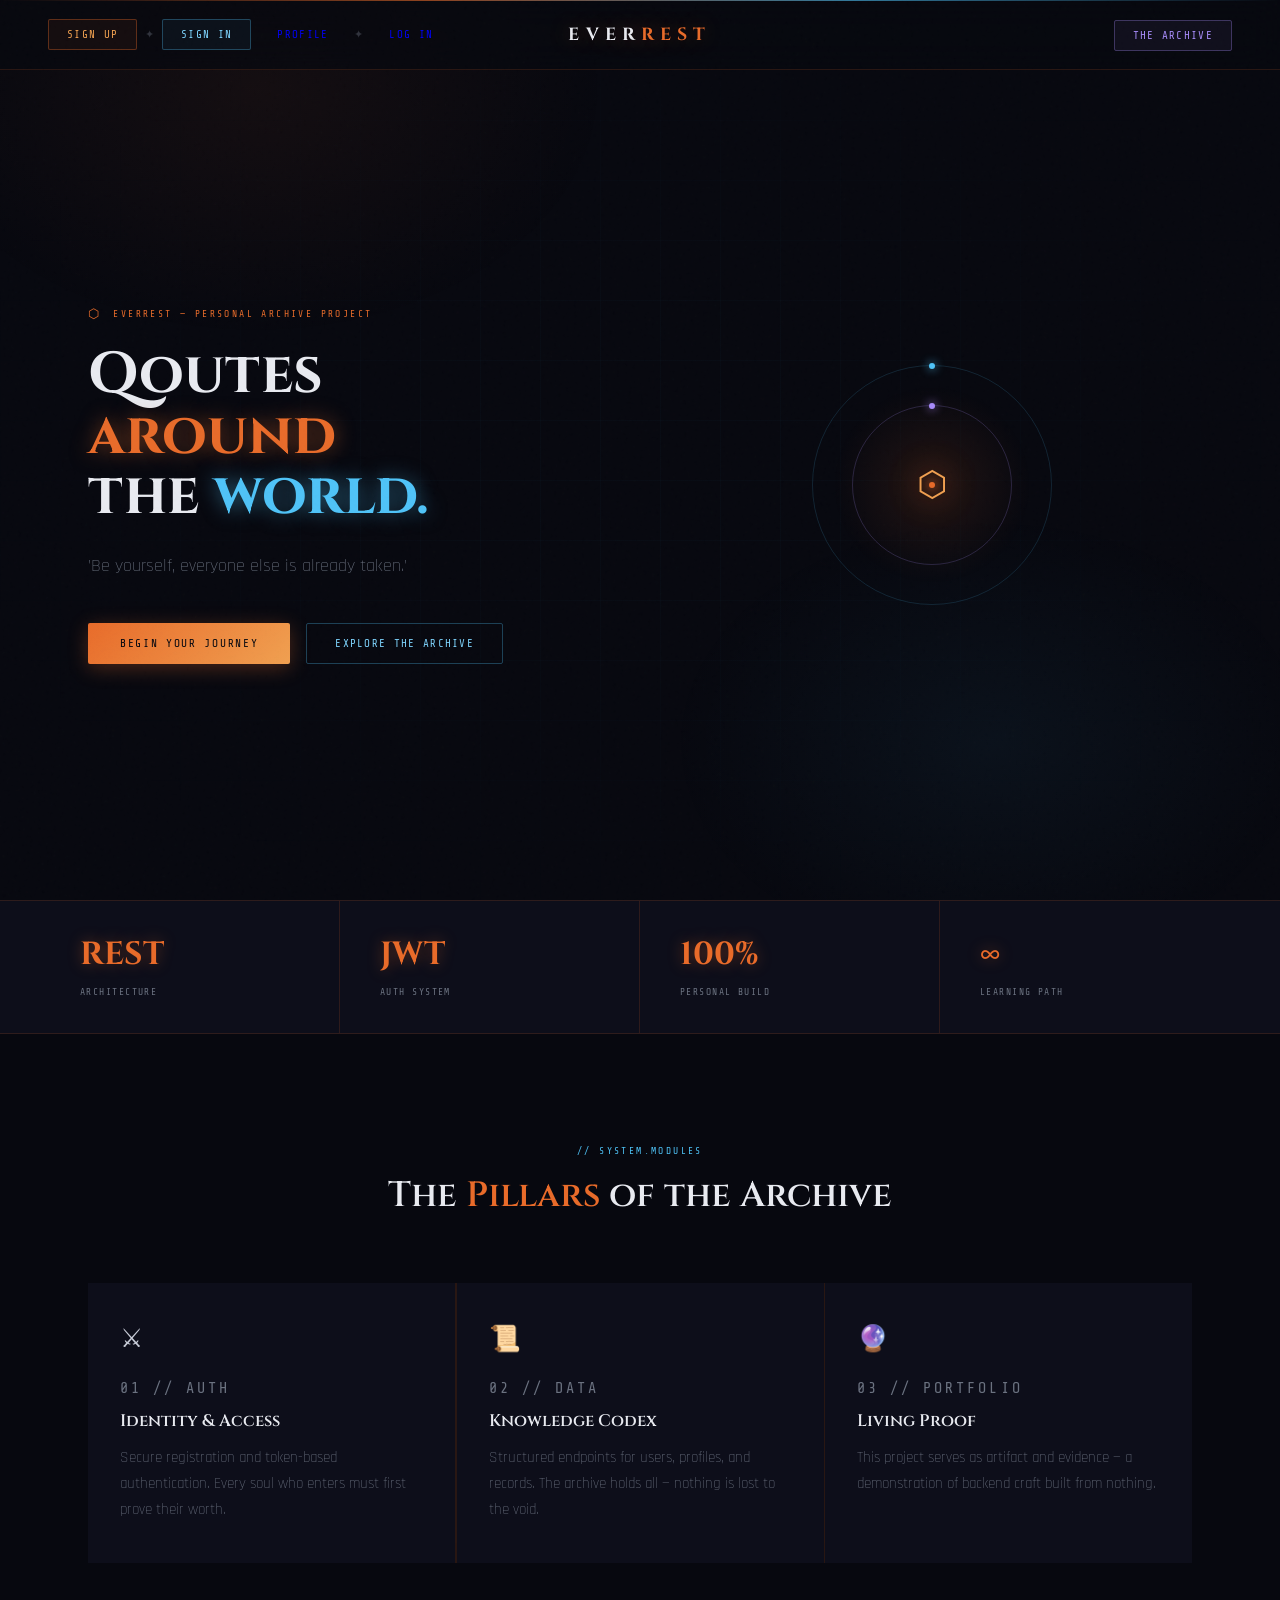
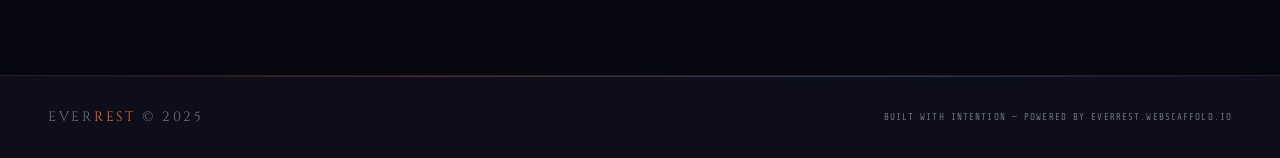
==== everrest/index.html @ 8888f055 "new project" ====
<!doctype html>
<html lang="en">
  <head>
    <meta charset="UTF-8" />
    <meta name="viewport" content="width=device-width, initial-scale=1.0" />
    <title>Everrest — The Archive</title>
    <link
      href="https://fonts.googleapis.com/css2?family=Cinzel:wght@400;600;700&family=Rajdhani:wght@300;400;500;600&family=Share+Tech+Mono&display=swap"
      rel="stylesheet"
    />
    <link rel="stylesheet" href="./css/style.css" />
  </head>
  <body>
    <div class="bg-ambient"></div>
    <div class="bg-grid"></div>

    <header>
      <nav class="nav-left">
        <a href="./htmls/signUp.html" class="nav-btn signup">Sign Up</a>
        <span class="nav-sep">✦</span>
        <a href="./htmls/signIn.html" class="nav-btn signin">Sign In</a>
        <a href="./htmls/signUp.html" class="nav-btn profile">Profile</a>
        <span class="nav-sep">✦</span>
        <a href="./htmls/signIn.html" class="nav-btn logout">Log In</a>
      </nav>
      <a href="index.html" class="wordmark">EVER<span>REST</span></a>
      <nav class="nav-right">
        <a href="#">The Archive</a>
      </nav>
    </header>

    <section class="hero">
      <div class="hero-inner">
        <div class="hero-text">
          <p class="rune-tag">Everrest — Personal Archive Project</p>
          <h1>
            Qoutes<br /><span class="ember">around</span><br />
            the <span class="soul">world.</span>
          </h1>
          <p class="hero-desc">
            'Be yourself, everyone else is already taken.'
          </p>
          <div class="hero-actions">
            <a href="signup.html" class="btn-primary">Begin Your Journey</a>
            <a href="#features" class="btn-ghost">Explore the Archive</a>
          </div>
        </div>
        <div class="hero-sigil">
          <div class="sigil-glow"></div>
          <div class="sigil-ring"></div>
          <div class="sigil-ring"></div>
          <div class="sigil-ring"></div>
          <div class="sigil-core">⬡</div>
        </div>
      </div>
    </section>

    <section class="stats-bar">
      <div class="stats-inner">
        <div class="stat-item">
          <span class="stat-num">REST</span
          ><span class="stat-label">Architecture</span>
        </div>
        <div class="stat-item">
          <span class="stat-num">JWT</span
          ><span class="stat-label">Auth System</span>
        </div>
        <div class="stat-item">
          <span class="stat-num">100%</span
          ><span class="stat-label">Personal Build</span>
        </div>
        <div class="stat-item">
          <span class="stat-num">∞</span
          ><span class="stat-label">Learning Path</span>
        </div>
      </div>
    </section>

    <section class="features" id="features">
      <div class="section-heading">
        <p class="section-eyebrow">// system.modules</p>
        <h2>The <span>Pillars</span> of the Archive</h2>
      </div>
      <div class="feature-grid">
        <div class="feature-card">
          <span class="feature-icon">⚔</span>
          <p class="feature-num">01 // AUTH</p>
          <h3>Identity & Access</h3>
          <p>
            Secure registration and token-based authentication. Every soul who
            enters must first prove their worth.
          </p>
        </div>
        <div class="feature-card">
          <span class="feature-icon">📜</span>
          <p class="feature-num">02 // DATA</p>
          <h3>Knowledge Codex</h3>
          <p>
            Structured endpoints for users, profiles, and records. The archive
            holds all — nothing is lost to the void.
          </p>
        </div>
        <div class="feature-card">
          <span class="feature-icon">🔮</span>
          <p class="feature-num">03 // PORTFOLIO</p>
          <h3>Living Proof</h3>
          <p>
            This project serves as artifact and evidence — a demonstration of
            backend craft built from nothing.
          </p>
        </div>
      </div>
    </section>

    <footer>
      <div class="footer-left">EVER<span>REST</span> © 2025</div>
      <div class="footer-right">
        Built with intention — Powered by everrest.webscaffold.io
      </div>
    </footer>
  </body>
</html>
---- everrest/css/style.css ----
*,
*::before,
*::after {
  box-sizing: border-box;
  margin: 0;
  padding: 0;
}
:root {
  --void: #07080f;
  --abyss: #0d0e1a;
  --deep: #12132a;
  --surface: #1a1b2e;
  --ember: #e86b2a;
  --ember2: #f0a050;
  --soul: #4fc3f7;
  --soul2: #7dd3fc;
  --rune: #a78bfa;
  --text: #c8ccd8;
  --text-dim: #6b7280;
  --text-bright: #e8eaf0;
  --border: rgba(232, 107, 42, 0.15);
}
html {
  scroll-behavior: smooth;
}
body {
  background: var(--void);
  color: var(--text);
  font-family: "Rajdhani", sans-serif;
  font-weight: 400;
  min-height: 100vh;
  overflow-x: hidden;
}
body::before {
  content: "";
  position: fixed;
  inset: 0;
  background-image: url("data:image/svg+xml,%3Csvg viewBox='0 0 256 256' xmlns='http://www.w3.org/2000/svg'%3E%3Cfilter id='noise'%3E%3CfeTurbulence type='fractalNoise' baseFrequency='0.9' numOctaves='4' stitchTiles='stitch'/%3E%3C/filter%3E%3Crect width='100%25' height='100%25' filter='url(%23noise)' opacity='0.035'/%3E%3C/svg%3E");
  pointer-events: none;
  z-index: 9999;
  opacity: 0.5;
}
.bg-ambient {
  position: fixed;
  inset: 0;
  pointer-events: none;
  z-index: 0;
}
.bg-ambient::before {
  content: "";
  position: absolute;
  top: -20%;
  left: -10%;
  width: 60%;
  height: 60%;
  background: radial-gradient(
    ellipse,
    rgba(232, 107, 42, 0.06) 0%,
    transparent 65%
  );
  animation: drift1 18s ease-in-out infinite alternate;
}
.bg-ambient::after {
  content: "";
  position: absolute;
  bottom: -10%;
  right: -5%;
  width: 55%;
  height: 55%;
  background: radial-gradient(
    ellipse,
    rgba(79, 195, 247, 0.05) 0%,
    transparent 65%
  );
  animation: drift2 22s ease-in-out infinite alternate;
}
.bg-grid {
  position: fixed;
  inset: 0;
  pointer-events: none;
  z-index: 0;
  background-image:
    linear-gradient(rgba(79, 195, 247, 0.025) 1px, transparent 1px),
    linear-gradient(90deg, rgba(79, 195, 247, 0.025) 1px, transparent 1px);
  background-size: 60px 60px;
  mask-image: radial-gradient(ellipse at center, black 20%, transparent 80%);
}

/* HEADER */
header {
  position: fixed;
  top: 0;
  left: 0;
  right: 0;
  z-index: 100;
  height: 70px;
  display: flex;
  align-items: center;
  justify-content: space-between;
  padding: 0 3rem;
  background: rgba(7, 8, 15, 0.75);
  backdrop-filter: blur(16px);
  border-bottom: 1px solid var(--border);
}
header::before {
  content: "";
  position: absolute;
  top: 0;
  left: 0;
  right: 0;
  height: 1px;
  background: linear-gradient(
    90deg,
    transparent,
    var(--ember),
    var(--soul),
    transparent
  );
  opacity: 0.6;
}
.nav-left {
  display: flex;
  align-items: center;
  gap: 0.5rem;
}
.nav-btn {
  font-family: "Share Tech Mono", monospace;
  font-size: 0.68rem;
  letter-spacing: 0.12em;
  text-transform: uppercase;
  text-decoration: none;
  padding: 8px 18px;
  border-radius: 2px;
  transition: all 0.25s;
}
.nav-btn.signup {
  color: var(--ember2);
  border: 1px solid rgba(232, 107, 42, 0.35);
  background: rgba(232, 107, 42, 0.06);
}
.nav-btn.signup:hover {
  background: rgba(232, 107, 42, 0.15);
  border-color: var(--ember);
  color: #fff;
  box-shadow: 0 0 16px rgba(232, 107, 42, 0.2);
}
.nav-btn.signin {
  color: var(--soul2);
  border: 1px solid rgba(79, 195, 247, 0.3);
  background: rgba(79, 195, 247, 0.05);
}
.nav-btn.signin:hover {
  background: rgba(79, 195, 247, 0.12);
  border-color: var(--soul);
  color: #fff;
  box-shadow: 0 0 16px rgba(79, 195, 247, 0.2);
}
.nav-sep {
  font-family: "Share Tech Mono", monospace;
  font-size: 0.7rem;
  color: var(--text-dim);
  opacity: 0.4;
}
.wordmark {
  position: absolute;
  left: 50%;
  transform: translateX(-50%);
  font-family: "Cinzel", serif;
  font-size: 1.1rem;
  font-weight: 700;
  letter-spacing: 0.35em;
  text-transform: uppercase;
  text-decoration: none;
  color: var(--text-bright);
  text-shadow: 0 0 20px rgba(232, 107, 42, 0.4);
  pointer-events: none;
}
.wordmark span {
  color: var(--ember);
}
.nav-right a {
  font-family: "Share Tech Mono", monospace;
  font-size: 0.68rem;
  letter-spacing: 0.12em;
  text-transform: uppercase;
  text-decoration: none;
  color: var(--rune);
  border: 1px solid rgba(167, 139, 250, 0.3);
  background: rgba(167, 139, 250, 0.06);
  padding: 8px 18px;
  border-radius: 2px;
  transition: all 0.25s;
}
.nav-right a:hover {
  background: rgba(167, 139, 250, 0.15);
  border-color: var(--rune);
  color: #fff;
  box-shadow: 0 0 16px rgba(167, 139, 250, 0.2);
}

/* HERO */
.hero {
  position: relative;
  z-index: 1;
  min-height: 100vh;
  display: flex;
  align-items: center;
  padding-top: 70px;
  overflow: hidden;
}
.hero-inner {
  max-width: 1200px;
  margin: 0 auto;
  padding: 0 3rem;
  display: grid;
  grid-template-columns: 1fr 1fr;
  gap: 4rem;
  align-items: center;
  width: 100%;
}
.hero-text {
  animation: fadeUp 1s ease both;
}
.rune-tag {
  font-family: "Share Tech Mono", monospace;
  font-size: 0.6rem;
  letter-spacing: 0.25em;
  text-transform: uppercase;
  color: var(--ember);
  margin-bottom: 1.5rem;
  display: flex;
  align-items: center;
  gap: 0.75rem;
}
.rune-tag::before {
  content: "⬡";
  font-size: 0.8rem;
  animation: spin 8s linear infinite;
}
h1 {
  font-family: "Cinzel", serif;
  font-size: clamp(2.8rem, 4.5vw, 5rem);
  font-weight: 700;
  line-height: 1.05;
  color: var(--text-bright);
  margin-bottom: 1.5rem;
}
h1 .ember {
  color: var(--ember);
  text-shadow: 0 0 20px rgba(232, 107, 42, 0.5);
}
h1 .soul {
  color: var(--soul);
  text-shadow: 0 0 20px rgba(79, 195, 247, 0.5);
}
.hero-desc {
  font-size: 1.1rem;
  font-weight: 300;
  line-height: 1.8;
  color: var(--text-dim);
  max-width: 42ch;
  margin-bottom: 2.5rem;
}
.hero-actions {
  display: flex;
  gap: 1rem;
  align-items: center;
  flex-wrap: wrap;
}
.btn-primary {
  font-family: "Share Tech Mono", monospace;
  font-size: 0.7rem;
  letter-spacing: 0.15em;
  text-transform: uppercase;
  text-decoration: none;
  color: var(--void);
  background: linear-gradient(135deg, var(--ember), var(--ember2));
  padding: 14px 32px;
  border-radius: 2px;
  transition: all 0.3s;
  box-shadow: 0 4px 20px rgba(232, 107, 42, 0.3);
}
.btn-primary:hover {
  box-shadow: 0 4px 30px rgba(232, 107, 42, 0.5);
  transform: translateY(-1px);
}
.btn-ghost {
  font-family: "Share Tech Mono", monospace;
  font-size: 0.68rem;
  letter-spacing: 0.12em;
  text-transform: uppercase;
  text-decoration: none;
  color: var(--soul2);
  border: 1px solid rgba(79, 195, 247, 0.3);
  padding: 13px 28px;
  border-radius: 2px;
  transition: all 0.25s;
}
.btn-ghost:hover {
  background: rgba(79, 195, 247, 0.08);
  border-color: var(--soul);
}

/* SIGIL */
.hero-sigil {
  position: relative;
  display: flex;
  align-items: center;
  justify-content: center;
  height: 480px;
  animation: fadeIn 1.5s ease both 0.4s;
}
.sigil-ring {
  position: absolute;
  border-radius: 50%;
  border: 1px solid;
  animation: rotate linear infinite;
}
.sigil-ring:nth-child(1) {
  width: 320px;
  height: 320px;
  border-color: rgba(232, 107, 42, 0.2);
  animation-duration: 40s;
}
.sigil-ring:nth-child(2) {
  width: 240px;
  height: 240px;
  border-color: rgba(79, 195, 247, 0.15);
  animation-duration: 28s;
  animation-direction: reverse;
}
.sigil-ring:nth-child(3) {
  width: 160px;
  height: 160px;
  border-color: rgba(167, 139, 250, 0.2);
  animation-duration: 18s;
}
.sigil-ring::before {
  content: "";
  position: absolute;
  top: -3px;
  left: 50%;
  transform: translateX(-50%);
  width: 6px;
  height: 6px;
  border-radius: 50%;
  background: var(--ember);
  box-shadow: 0 0 10px var(--ember);
}
.sigil-ring:nth-child(2)::before {
  background: var(--soul);
  box-shadow: 0 0 10px var(--soul);
}
.sigil-ring:nth-child(3)::before {
  background: var(--rune);
  box-shadow: 0 0 10px var(--rune);
}
.sigil-glow {
  position: absolute;
  width: 200px;
  height: 200px;
  border-radius: 50%;
  background: radial-gradient(
    circle,
    rgba(232, 107, 42, 0.12) 0%,
    transparent 70%
  );
  animation: pulse-core 3s ease-in-out infinite;
}
.sigil-core {
  position: relative;
  z-index: 2;
  font-family: "Cinzel", serif;
  font-size: 2.2rem;
  color: var(--ember2);
  text-shadow: 0 0 30px rgba(232, 107, 42, 0.8);
  animation: pulse-core 3s ease-in-out infinite;
}

/* STATS */
.stats-bar {
  position: relative;
  z-index: 1;
  background: var(--abyss);
  border-top: 1px solid var(--border);
  border-bottom: 1px solid var(--border);
}
.stats-inner {
  max-width: 1200px;
  margin: 0 auto;
  display: grid;
  grid-template-columns: repeat(4, 1fr);
}
.stat-item {
  padding: 2rem 2.5rem;
  border-right: 1px solid var(--border);
  position: relative;
  overflow: hidden;
  opacity: 0;
  animation: fadeUp 0.6s ease forwards;
}
.stat-item:nth-child(1) {
  animation-delay: 0.2s;
}
.stat-item:nth-child(2) {
  animation-delay: 0.35s;
}
.stat-item:nth-child(3) {
  animation-delay: 0.5s;
}
.stat-item:nth-child(4) {
  animation-delay: 0.65s;
  border-right: none;
}
.stat-item::before {
  content: "";
  position: absolute;
  bottom: 0;
  left: 0;
  width: 100%;
  height: 2px;
  background: linear-gradient(90deg, var(--ember), transparent);
  transform: scaleX(0);
  transform-origin: left;
  transition: transform 0.4s ease;
}
.stat-item:hover::before {
  transform: scaleX(1);
}
.stat-num {
  font-family: "Cinzel", serif;
  font-size: 2rem;
  font-weight: 700;
  color: var(--ember);
  text-shadow: 0 0 15px rgba(232, 107, 42, 0.4);
  display: block;
  margin-bottom: 0.25rem;
}
.stat-label {
  font-family: "Share Tech Mono", monospace;
  font-size: 0.6rem;
  letter-spacing: 0.15em;
  text-transform: uppercase;
  color: var(--text-dim);
}

/* FEATURES */
.features {
  position: relative;
  z-index: 1;
  padding: 7rem 3rem;
  max-width: 1200px;
  margin: 0 auto;
}
.section-heading {
  text-align: center;
  margin-bottom: 4rem;
}
.section-eyebrow {
  font-family: "Share Tech Mono", monospace;
  font-size: 0.6rem;
  letter-spacing: 0.25em;
  text-transform: uppercase;
  color: var(--soul);
  margin-bottom: 1rem;
}
.section-heading h2 {
  font-family: "Cinzel", serif;
  font-size: 2.2rem;
  font-weight: 600;
  color: var(--text-bright);
}
.section-heading h2 span {
  color: var(--ember);
}
.feature-grid {
  display: grid;
  grid-template-columns: repeat(3, 1fr);
  gap: 1.5px;
  background: var(--border);
}
.feature-card {
  background: var(--abyss);
  padding: 2.5rem 2rem;
  position: relative;
  overflow: hidden;
  transition: background 0.3s;
  opacity: 0;
  animation: fadeUp 0.7s ease forwards;
}
.feature-card:nth-child(1) {
  animation-delay: 0.1s;
}
.feature-card:nth-child(2) {
  animation-delay: 0.2s;
}
.feature-card:nth-child(3) {
  animation-delay: 0.3s;
}
.feature-card:hover {
  background: var(--surface);
}
.feature-card::before {
  content: "";
  position: absolute;
  top: 0;
  left: 0;
  width: 3px;
  height: 0;
  background: linear-gradient(to bottom, var(--ember), var(--rune));
  transition: height 0.4s ease;
}
.feature-card:hover::before {
  height: 100%;
}
.feature-icon {
  font-size: 1.6rem;
  margin-bottom: 1.25rem;
  display: block;
}
.feature-num {
  font-family: "Share Tech Mono", monospace;
  font-size: 0.55rem;
  letter-spacing: 0.2em;
  color: var(--ember);
  margin-bottom: 0.6rem;
}
.feature-card h3 {
  font-family: "Cinzel", serif;
  font-size: 1.05rem;
  font-weight: 600;
  color: var(--text-bright);
  margin-bottom: 0.75rem;
  line-height: 1.3;
}
.feature-card p {
  font-size: 0.95rem;
  font-weight: 300;
  color: var(--text-dim);
  line-height: 1.7;
}

/* FOOTER */
footer {
  position: relative;
  z-index: 1;
  background: var(--abyss);
  border-top: 1px solid var(--border);
  padding: 2rem 3rem;
  display: flex;
  justify-content: space-between;
  align-items: center;
}
footer::before {
  content: "";
  position: absolute;
  top: 0;
  left: 0;
  right: 0;
  height: 1px;
  background: linear-gradient(
    90deg,
    transparent,
    var(--ember),
    var(--soul),
    transparent
  );
  opacity: 0.3;
}
.footer-left {
  font-family: "Cinzel", serif;
  font-size: 0.85rem;
  letter-spacing: 0.2em;
  color: var(--text-dim);
}
.footer-left span {
  color: var(--ember);
}
.footer-right {
  font-family: "Share Tech Mono", monospace;
  font-size: 0.58rem;
  letter-spacing: 0.12em;
  color: var(--text-dim);
  text-transform: uppercase;
}

@keyframes fadeUp {
  from {
    opacity: 0;
    transform: translateY(24px);
  }
  to {
    opacity: 1;
    transform: translateY(0);
  }
}
@keyframes fadeIn {
  from {
    opacity: 0;
  }
  to {
    opacity: 1;
  }
}
@keyframes rotate {
  from {
    transform: rotate(0deg);
  }
  to {
    transform: rotate(360deg);
  }
}
@keyframes pulse-core {
  0%,
  100% {
    opacity: 0.85;
    transform: scale(1);
  }
  50% {
    opacity: 1;
    transform: scale(1.08);
  }
}
@keyframes drift1 {
  from {
    transform: translate(0, 0);
  }
  to {
    transform: translate(5%, 8%);
  }
}
@keyframes drift2 {
  from {
    transform: translate(0, 0);
  }
  to {
    transform: translate(-6%, -5%);
  }
}
@keyframes spin {
  from {
    transform: rotate(0deg);
  }
  to {
    transform: rotate(360deg);
  }
}

@media (max-width: 960px) {
  .hero-inner {
    grid-template-columns: 1fr;
    text-align: center;
  }
  .hero-sigil {
    height: 300px;
  }
  .hero-desc {
    margin: 0 auto 2rem;
  }
  .hero-actions {
    justify-content: center;
  }
  .stats-inner {
    grid-template-columns: repeat(2, 1fr);
  }
  .feature-grid {
    grid-template-columns: 1fr;
  }
  header {
    padding: 0 1.5rem;
  }
  .wordmark {
    display: none;
  }
}
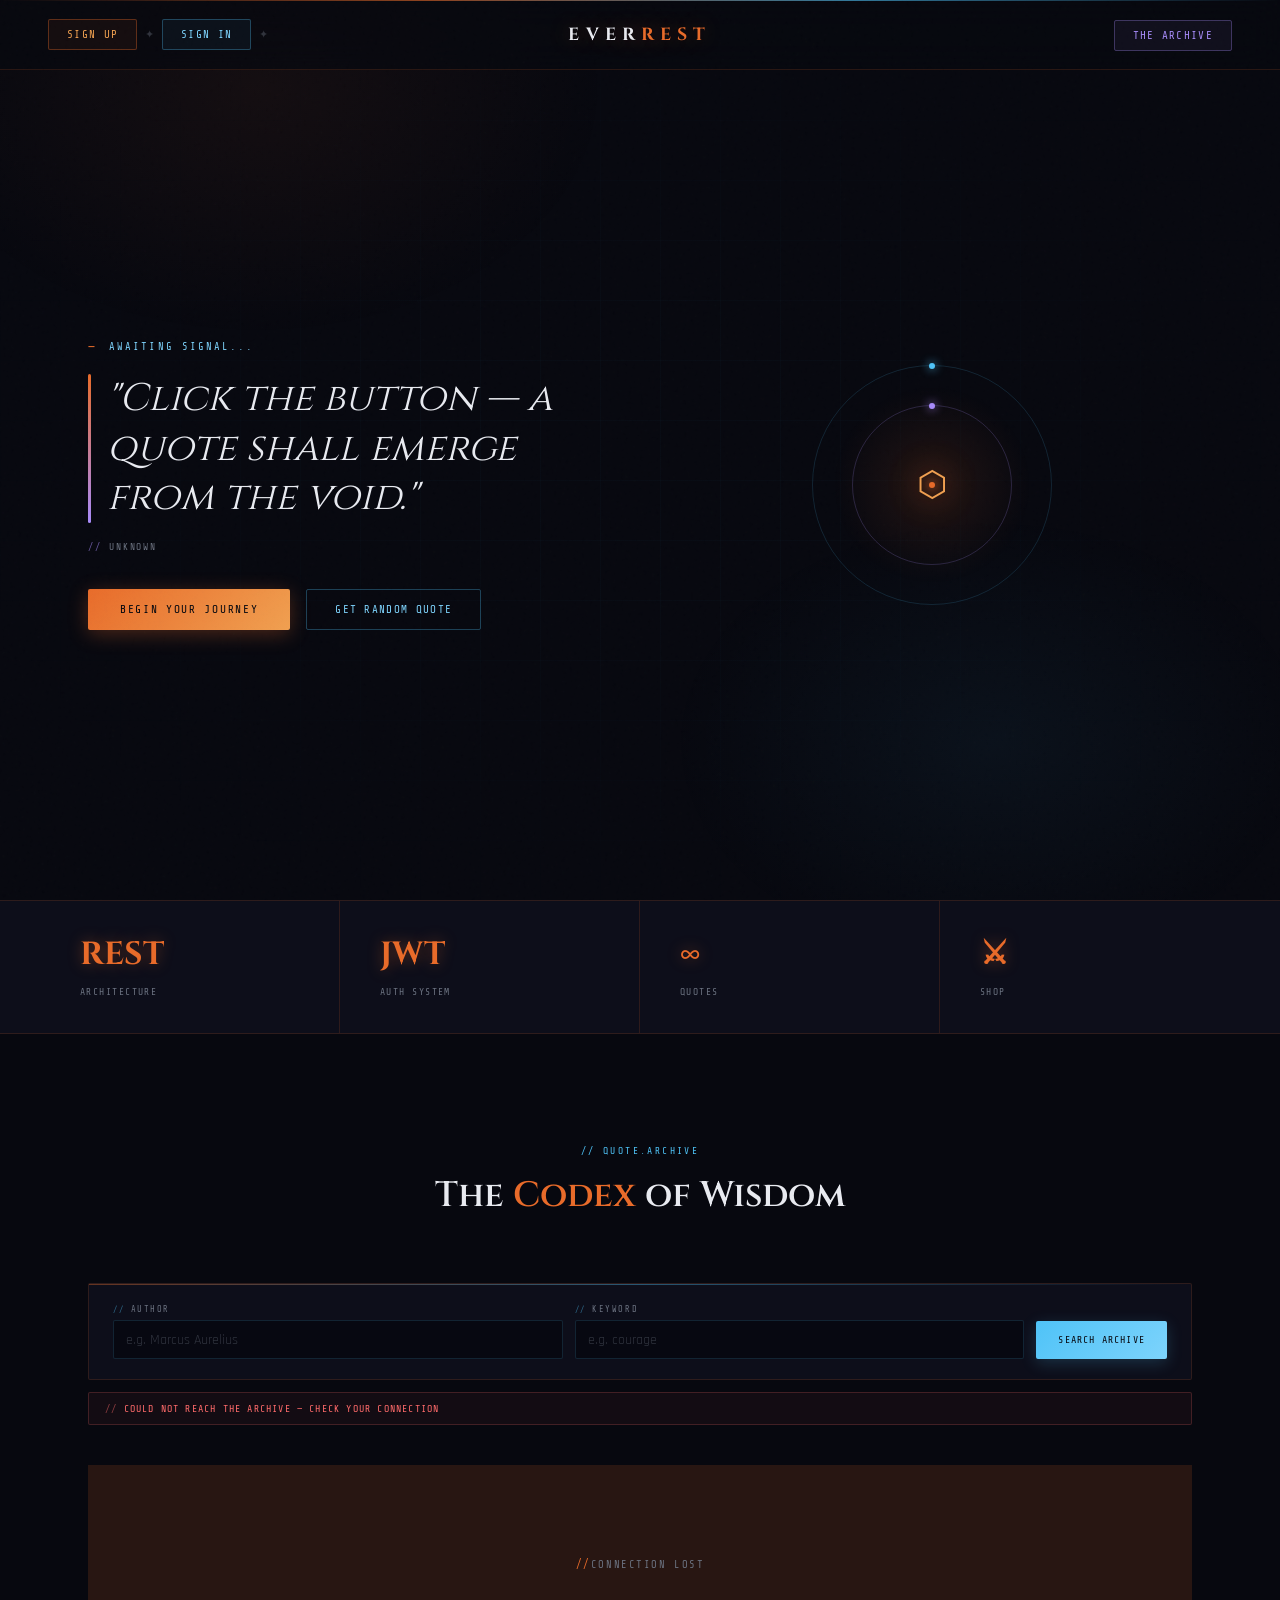
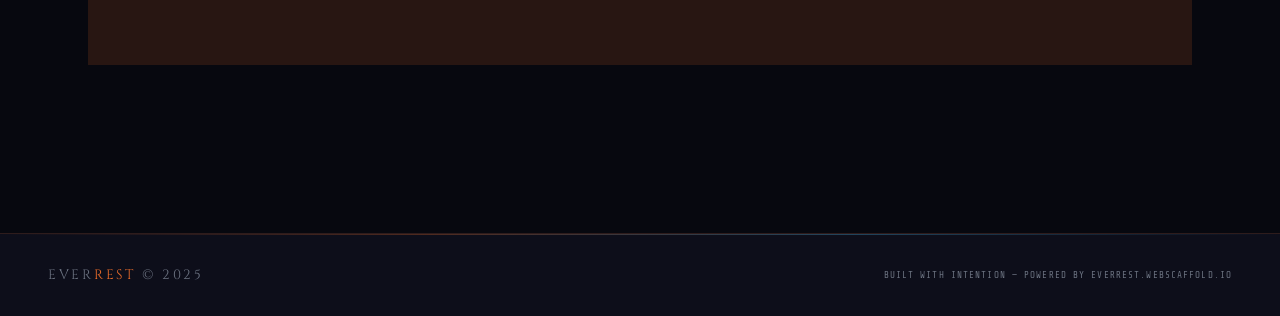
==== commit 69d5f20f: "added quotes" ====
--- a/everrest/index.html
+++ b/everrest/index.html
@@ -16,33 +16,30 @@
 
     <header>
       <nav class="nav-left">
-        <a href="./htmls/signUp.html" class="nav-btn signup">Sign Up</a>
+        <a href="./htmls/signUp.html" class="nav-btn signup" id="sup">Sign Up</a>
         <span class="nav-sep">✦</span>
-        <a href="./htmls/signIn.html" class="nav-btn signin">Sign In</a>
-        <a href="./htmls/signUp.html" class="nav-btn profile">Profile</a>
+        <a href="./htmls/signIn.html" class="nav-btn signin" id="sin">Sign In</a>
+        <a href="./htmls/profile.html" class="nav-btn profile" id="prf">Profile</a>
         <span class="nav-sep">✦</span>
-        <a href="./htmls/signIn.html" class="nav-btn logout">Log In</a>
+        <button class="nav-btn logout" id="lout">Log Out</button>
       </nav>
       <a href="index.html" class="wordmark">EVER<span>REST</span></a>
       <nav class="nav-right">
-        <a href="#">The Archive</a>
+        <a href="https://everrest.educata.dev">The Archive</a>
       </nav>
     </header>
 
     <section class="hero">
       <div class="hero-inner">
         <div class="hero-text">
-          <p class="rune-tag">Everrest — Personal Archive Project</p>
-          <h1>
-            Qoutes<br /><span class="ember">around</span><br />
-            the <span class="soul">world.</span>
-          </h1>
-          <p class="hero-desc">
-            'Be yourself, everyone else is already taken.'
-          </p>
+          <p class="rune-tag" id="author">Awaiting signal...</p>
+          <div id="quote" class="ember">"Click the button — a quote shall emerge from the void."</div>
+          <p class="hero-desc" id="type">unknown</p>
           <div class="hero-actions">
-            <a href="signup.html" class="btn-primary">Begin Your Journey</a>
-            <a href="#features" class="btn-ghost">Explore the Archive</a>
+            <a href="./htmls/signUp.html" class="btn-primary"
+              >Begin Your Journey</a
+            >
+            <a class="btn-ghost" id="fakebtn">Get Random quote</a>
           </div>
         </div>
         <div class="hero-sigil">
@@ -66,50 +63,52 @@
           ><span class="stat-label">Auth System</span>
         </div>
         <div class="stat-item">
-          <span class="stat-num">100%</span
-          ><span class="stat-label">Personal Build</span>
+          <span class="stat-num"> ∞ </span
+          ><span class="stat-label"> Quotes </span>
         </div>
         <div class="stat-item">
-          <span class="stat-num">∞</span
-          ><span class="stat-label">Learning Path</span>
+          <span class="stat-num">⚔</span><span class="stat-label"> shop </span>
         </div>
       </div>
     </section>
 
     <section class="features" id="features">
       <div class="section-heading">
-        <p class="section-eyebrow">// system.modules</p>
-        <h2>The <span>Pillars</span> of the Archive</h2>
+        <p class="section-eyebrow">// quote.archive</p>
+        <h2>The <span>Codex</span> of Wisdom</h2>
       </div>
-      <div class="feature-grid">
-        <div class="feature-card">
-          <span class="feature-icon">⚔</span>
-          <p class="feature-num">01 // AUTH</p>
-          <h3>Identity & Access</h3>
-          <p>
-            Secure registration and token-based authentication. Every soul who
-            enters must first prove their worth.
-          </p>
+
+      <div class="filter-bar">
+        <div class="filter-field">
+          <label for="filterAuthor">Author</label>
+          <input
+            type="text"
+            id="filterAuthor"
+            class="filter-input"
+            placeholder="e.g. Marcus Aurelius"
+          />
         </div>
-        <div class="feature-card">
-          <span class="feature-icon">📜</span>
-          <p class="feature-num">02 // DATA</p>
-          <h3>Knowledge Codex</h3>
-          <p>
-            Structured endpoints for users, profiles, and records. The archive
-            holds all — nothing is lost to the void.
-          </p>
+        <div class="filter-field">
+          <label for="filterKeyword">Keyword</label>
+          <input
+            type="text"
+            id="filterKeyword"
+            class="filter-input"
+            placeholder="e.g. courage"
+          />
         </div>
-        <div class="feature-card">
-          <span class="feature-icon">🔮</span>
-          <p class="feature-num">03 // PORTFOLIO</p>
-          <h3>Living Proof</h3>
-          <p>
-            This project serves as artifact and evidence — a demonstration of
-            backend craft built from nothing.
-          </p>
+        <div class="filter-action">
+          <button class="btn-filter" id="searchbtn">Search Archive</button>
         </div>
       </div>
+
+      <div class="archive-error" id="archiveError"></div>
+
+      <div class="types-bar" id="lists"></div>
+
+      <div class="quotes-grid" id="quotes-div"></div>
+
+      <div class="pagination-bar" id="pagination"></div>
     </section>
 
     <footer>
@@ -118,5 +117,6 @@
         Built with intention — Powered by everrest.webscaffold.io
       </div>
     </footer>
+    <script src="./jss/j-script.js"></script>
   </body>
 </html>
--- a/everrest/css/style.css
+++ b/everrest/css/style.css
@@ -20,6 +20,9 @@
   --text-bright: #e8eaf0;
   --border: rgba(232, 107, 42, 0.15);
 }
+.hide {
+  display: none;
+}
 html {
   scroll-behavior: smooth;
 }
@@ -300,6 +303,78 @@
   background: rgba(79, 195, 247, 0.08);
   border-color: var(--soul);
 }
+/* QUOTE BLOCK */
+#quote {
+  font-family: "Cinzel", serif;
+  font-size: clamp(1.6rem, 3vw, 2.8rem);
+  font-weight: 400;
+  font-style: italic;
+  line-height: 1.3;
+  color: var(--text-bright);
+  margin-bottom: 1rem;
+  position: relative;
+  padding-left: 1.2rem;
+  transition:
+    opacity 0.4s ease,
+    transform 0.4s ease;
+}
+
+/* left accent line on quote */
+#quote::before {
+  content: "";
+  position: absolute;
+  left: 0;
+  top: 0;
+  bottom: 0;
+  width: 3px;
+  background: linear-gradient(to bottom, var(--ember), var(--rune));
+  border-radius: 2px;
+}
+
+/* AUTHOR */
+#author {
+  font-family: "Share Tech Mono", monospace;
+  font-size: 0.65rem;
+  letter-spacing: 0.2em;
+  text-transform: uppercase;
+  color: var(--soul2);
+  margin-bottom: 1.2rem;
+  display: flex;
+  align-items: center;
+  gap: 0.75rem;
+  transition: opacity 0.4s ease;
+}
+
+#author::before {
+  content: "—";
+  color: var(--ember);
+}
+
+/* TYPE / CATEGORY */
+#type {
+  font-family: "Share Tech Mono", monospace;
+  font-size: 0.6rem;
+  letter-spacing: 0.18em;
+  text-transform: uppercase;
+  color: var(--text-dim);
+  margin-bottom: 2rem;
+  display: flex;
+  align-items: center;
+  gap: 0.5rem;
+  transition: opacity 0.4s ease;
+}
+
+#type::before {
+  content: "//";
+  color: var(--rune);
+  opacity: 0.6;
+}
+
+/* fade animation class — add/remove this via JS on quote change */
+.quote-fade {
+  opacity: 0;
+  transform: translateY(8px);
+}
 
 /* SIGIL */
 .hero-sigil {
@@ -673,3 +748,289 @@
     display: none;
   }
 }
+.filter-bar {
+  display: grid;
+  grid-template-columns: 1fr 1fr auto;
+  gap: 0.75rem;
+  margin-bottom: 0.75rem;
+  padding: 1.25rem 1.5rem;
+  background: var(--abyss);
+  border: 1px solid var(--border);
+  border-radius: 2px;
+  position: relative;
+}
+.filter-bar::before {
+  content: "";
+  position: absolute;
+  top: 0;
+  left: 0;
+  right: 0;
+  height: 1px;
+  background: linear-gradient(90deg, var(--ember), var(--soul), transparent);
+  opacity: 0.4;
+}
+.filter-field {
+  display: flex;
+  flex-direction: column;
+  gap: 0.35rem;
+}
+.filter-field label {
+  font-family: "Share Tech Mono", monospace;
+  font-size: 0.54rem;
+  letter-spacing: 0.18em;
+  text-transform: uppercase;
+  color: var(--text-dim);
+  display: flex;
+  align-items: center;
+  gap: 0.4rem;
+}
+.filter-field label::before {
+  content: "//";
+  color: var(--soul);
+  opacity: 0.5;
+  font-size: 0.5rem;
+}
+.filter-input {
+  background: rgba(7, 8, 15, 0.8);
+  border: 1px solid rgba(79, 195, 247, 0.15);
+  border-radius: 2px;
+  padding: 9px 12px;
+  font-family: "Rajdhani", sans-serif;
+  font-size: 0.95rem;
+  color: var(--text-bright);
+  outline: none;
+  width: 100%;
+  transition:
+    border-color 0.2s,
+    box-shadow 0.2s;
+}
+.filter-input::placeholder {
+  color: rgba(107, 114, 128, 0.4);
+  font-size: 0.85rem;
+}
+.filter-input:focus {
+  border-color: var(--soul);
+  box-shadow: 0 0 0 2px rgba(79, 195, 247, 0.08);
+}
+.filter-action {
+  display: flex;
+  align-items: flex-end;
+}
+.btn-filter {
+  font-family: "Share Tech Mono", monospace;
+  font-size: 0.62rem;
+  letter-spacing: 0.12em;
+  text-transform: uppercase;
+  color: var(--void);
+  background: linear-gradient(135deg, var(--soul), var(--soul2));
+  border: none;
+  padding: 0 22px;
+  border-radius: 2px;
+  cursor: pointer;
+  height: 38px;
+  white-space: nowrap;
+  transition: all 0.25s;
+  box-shadow: 0 4px 16px rgba(79, 195, 247, 0.2);
+}
+.btn-filter:hover {
+  box-shadow: 0 4px 24px rgba(79, 195, 247, 0.4);
+  transform: translateY(-1px);
+}
+.archive-error {
+  font-family: "Share Tech Mono", monospace;
+  font-size: 0.62rem;
+  letter-spacing: 0.12em;
+  text-transform: uppercase;
+  color: #ff6b6b;
+  border: 1px solid rgba(255, 107, 107, 0.2);
+  background: rgba(255, 107, 107, 0.05);
+  border-radius: 2px;
+  padding: 0;
+  max-height: 0;
+  overflow: hidden;
+  transition: all 0.3s ease;
+  margin-bottom: 0;
+}
+.archive-error.visible {
+  padding: 10px 16px;
+  max-height: 60px;
+  margin-bottom: 1rem;
+}
+.archive-error::before {
+  content: "// ";
+  opacity: 0.5;
+}
+.types-bar {
+  display: flex;
+  flex-wrap: wrap;
+  gap: 0.5rem;
+  margin-bottom: 1.5rem;
+}
+.type-btn {
+  font-family: "Share Tech Mono", monospace;
+  font-size: 0.56rem;
+  letter-spacing: 0.12em;
+  text-transform: uppercase;
+  color: var(--text-dim);
+  background: rgba(13, 14, 26, 0.8);
+  border: 1px solid rgba(232, 107, 42, 0.15);
+  padding: 6px 14px;
+  border-radius: 2px;
+  cursor: pointer;
+  transition: all 0.2s;
+}
+.type-btn:hover {
+  border-color: var(--ember);
+  color: var(--ember2);
+  background: rgba(232, 107, 42, 0.06);
+}
+.type-btn.active {
+  background: rgba(232, 107, 42, 0.12);
+  border-color: var(--ember);
+  color: var(--ember2);
+  box-shadow: 0 0 10px rgba(232, 107, 42, 0.1);
+}
+.quotes-grid {
+  display: grid;
+  grid-template-columns: repeat(2, 1fr);
+  gap: 1px;
+  background: var(--border);
+  margin-bottom: 1.5rem;
+  min-height: 200px;
+}
+.quote-card {
+  background: var(--abyss);
+  padding: 1.5rem;
+  position: relative;
+  overflow: hidden;
+  transition: background 0.25s;
+  animation: fadeUp 0.4s ease both;
+}
+.quote-card:hover {
+  background: var(--surface);
+}
+.quote-card::before {
+  content: "";
+  position: absolute;
+  top: 0;
+  left: 0;
+  width: 0;
+  height: 3px;
+  background: linear-gradient(90deg, var(--ember), var(--rune));
+  transition: width 0.3s ease;
+}
+.quote-card:hover::before {
+  width: 100%;
+}
+.quote-card-text {
+  font-family: "Cinzel", serif;
+  font-size: 0.95rem;
+  font-style: italic;
+  color: var(--text);
+  line-height: 1.6;
+  margin-bottom: 1rem;
+}
+.quote-card-meta {
+  display: flex;
+  justify-content: space-between;
+  align-items: center;
+  gap: 0.5rem;
+}
+.quote-card-author {
+  font-family: "Share Tech Mono", monospace;
+  font-size: 0.56rem;
+  letter-spacing: 0.15em;
+  text-transform: uppercase;
+  color: var(--soul2);
+}
+.quote-card-author::before {
+  content: "— ";
+  color: var(--ember);
+}
+.quote-card-type {
+  font-family: "Share Tech Mono", monospace;
+  font-size: 0.5rem;
+  letter-spacing: 0.12em;
+  text-transform: uppercase;
+  color: var(--rune);
+  border: 1px solid rgba(167, 139, 250, 0.2);
+  padding: 2px 8px;
+  border-radius: 2px;
+  white-space: nowrap;
+}
+.quotes-empty {
+  grid-column: 1 / -1;
+  display: flex;
+  align-items: center;
+  justify-content: center;
+  padding: 4rem;
+  font-family: "Share Tech Mono", monospace;
+  font-size: 0.65rem;
+  letter-spacing: 0.15em;
+  text-transform: uppercase;
+  color: var(--text-dim);
+}
+.quotes-empty::before {
+  content: "// ";
+  color: var(--ember);
+}
+.pagination-bar {
+  display: flex;
+  align-items: center;
+  justify-content: center;
+  gap: 0.4rem;
+  flex-wrap: wrap;
+  padding-bottom: 2rem;
+}
+.page-btn {
+  font-family: "Share Tech Mono", monospace;
+  font-size: 0.6rem;
+  letter-spacing: 0.1em;
+  color: var(--text-dim);
+  background: rgba(13, 14, 26, 0.8);
+  border: 1px solid var(--border);
+  padding: 7px 13px;
+  border-radius: 2px;
+  cursor: pointer;
+  min-width: 36px;
+  text-align: center;
+  transition: all 0.2s;
+}
+.page-btn:hover:not(:disabled) {
+  border-color: var(--ember);
+  color: var(--ember2);
+  background: rgba(232, 107, 42, 0.06);
+}
+.page-btn.active {
+  background: rgba(232, 107, 42, 0.15);
+  border-color: var(--ember);
+  color: var(--ember2);
+}
+.page-btn:disabled {
+  opacity: 0.3;
+  cursor: not-allowed;
+}
+.page-btn.nav {
+  color: var(--soul2);
+  border-color: rgba(79, 195, 247, 0.2);
+  padding: 7px 16px;
+}
+.page-btn.nav:hover:not(:disabled) {
+  border-color: var(--soul);
+  color: var(--soul);
+  background: rgba(79, 195, 247, 0.06);
+}
+.page-ellipsis {
+  font-family: "Share Tech Mono", monospace;
+  font-size: 0.6rem;
+  color: var(--text-dim);
+  padding: 0 4px;
+}
+@media (max-width: 768px) {
+  .filter-bar {
+    grid-template-columns: 1fr;
+  }
+  .quotes-grid {
+    grid-template-columns: 1fr;
+  }
+}
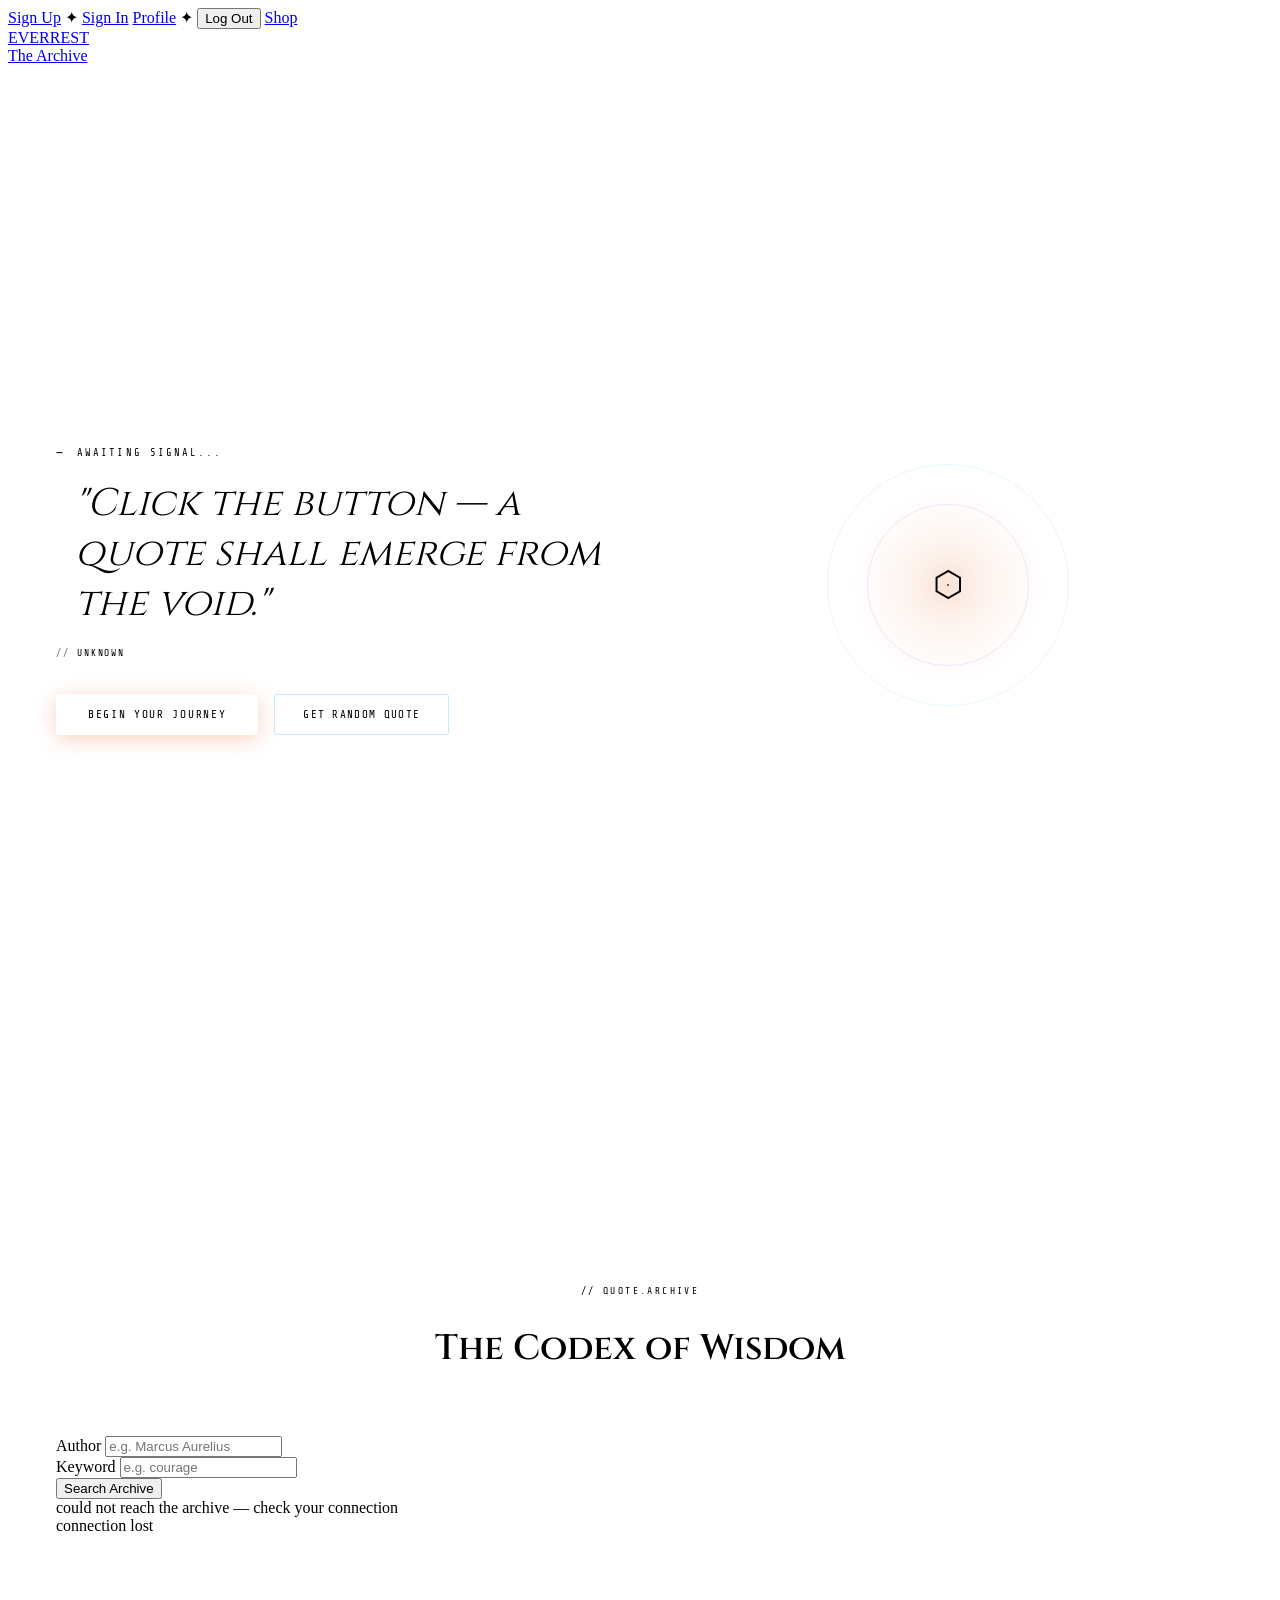
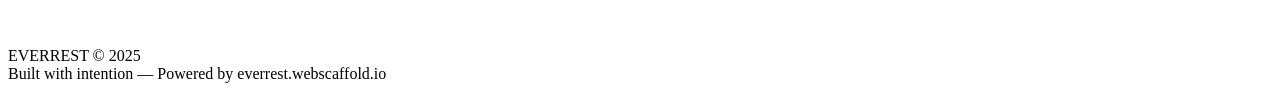
==== commit fcfb5b98: "started shop" ====
--- a/everrest/index.html
+++ b/everrest/index.html
@@ -9,6 +9,7 @@
       rel="stylesheet"
     />
     <link rel="stylesheet" href="./css/style.css" />
+    <link rel="stylesheet" href="../css/common.css">
   </head>
   <body>
     <div class="bg-ambient"></div>
@@ -22,6 +23,7 @@
         <a href="./htmls/profile.html" class="nav-btn profile" id="prf">Profile</a>
         <span class="nav-sep">✦</span>
         <button class="nav-btn logout" id="lout">Log Out</button>
+        <a href="./htmls/shop.html" class="nav-btn"> Shop </a>
       </nav>
       <a href="index.html" class="wordmark">EVER<span>REST</span></a>
       <nav class="nav-right">
--- a/everrest/css/style.css
+++ b/everrest/css/style.css
@@ -1,205 +1,4 @@
-*,
-*::before,
-*::after {
-  box-sizing: border-box;
-  margin: 0;
-  padding: 0;
-}
-:root {
-  --void: #07080f;
-  --abyss: #0d0e1a;
-  --deep: #12132a;
-  --surface: #1a1b2e;
-  --ember: #e86b2a;
-  --ember2: #f0a050;
-  --soul: #4fc3f7;
-  --soul2: #7dd3fc;
-  --rune: #a78bfa;
-  --text: #c8ccd8;
-  --text-dim: #6b7280;
-  --text-bright: #e8eaf0;
-  --border: rgba(232, 107, 42, 0.15);
-}
-.hide {
-  display: none;
-}
-html {
-  scroll-behavior: smooth;
-}
-body {
-  background: var(--void);
-  color: var(--text);
-  font-family: "Rajdhani", sans-serif;
-  font-weight: 400;
-  min-height: 100vh;
-  overflow-x: hidden;
-}
-body::before {
-  content: "";
-  position: fixed;
-  inset: 0;
-  background-image: url("data:image/svg+xml,%3Csvg viewBox='0 0 256 256' xmlns='http://www.w3.org/2000/svg'%3E%3Cfilter id='noise'%3E%3CfeTurbulence type='fractalNoise' baseFrequency='0.9' numOctaves='4' stitchTiles='stitch'/%3E%3C/filter%3E%3Crect width='100%25' height='100%25' filter='url(%23noise)' opacity='0.035'/%3E%3C/svg%3E");
-  pointer-events: none;
-  z-index: 9999;
-  opacity: 0.5;
-}
-.bg-ambient {
-  position: fixed;
-  inset: 0;
-  pointer-events: none;
-  z-index: 0;
-}
-.bg-ambient::before {
-  content: "";
-  position: absolute;
-  top: -20%;
-  left: -10%;
-  width: 60%;
-  height: 60%;
-  background: radial-gradient(
-    ellipse,
-    rgba(232, 107, 42, 0.06) 0%,
-    transparent 65%
-  );
-  animation: drift1 18s ease-in-out infinite alternate;
-}
-.bg-ambient::after {
-  content: "";
-  position: absolute;
-  bottom: -10%;
-  right: -5%;
-  width: 55%;
-  height: 55%;
-  background: radial-gradient(
-    ellipse,
-    rgba(79, 195, 247, 0.05) 0%,
-    transparent 65%
-  );
-  animation: drift2 22s ease-in-out infinite alternate;
-}
-.bg-grid {
-  position: fixed;
-  inset: 0;
-  pointer-events: none;
-  z-index: 0;
-  background-image:
-    linear-gradient(rgba(79, 195, 247, 0.025) 1px, transparent 1px),
-    linear-gradient(90deg, rgba(79, 195, 247, 0.025) 1px, transparent 1px);
-  background-size: 60px 60px;
-  mask-image: radial-gradient(ellipse at center, black 20%, transparent 80%);
-}
-
-/* HEADER */
-header {
-  position: fixed;
-  top: 0;
-  left: 0;
-  right: 0;
-  z-index: 100;
-  height: 70px;
-  display: flex;
-  align-items: center;
-  justify-content: space-between;
-  padding: 0 3rem;
-  background: rgba(7, 8, 15, 0.75);
-  backdrop-filter: blur(16px);
-  border-bottom: 1px solid var(--border);
-}
-header::before {
-  content: "";
-  position: absolute;
-  top: 0;
-  left: 0;
-  right: 0;
-  height: 1px;
-  background: linear-gradient(
-    90deg,
-    transparent,
-    var(--ember),
-    var(--soul),
-    transparent
-  );
-  opacity: 0.6;
-}
-.nav-left {
-  display: flex;
-  align-items: center;
-  gap: 0.5rem;
-}
-.nav-btn {
-  font-family: "Share Tech Mono", monospace;
-  font-size: 0.68rem;
-  letter-spacing: 0.12em;
-  text-transform: uppercase;
-  text-decoration: none;
-  padding: 8px 18px;
-  border-radius: 2px;
-  transition: all 0.25s;
-}
-.nav-btn.signup {
-  color: var(--ember2);
-  border: 1px solid rgba(232, 107, 42, 0.35);
-  background: rgba(232, 107, 42, 0.06);
-}
-.nav-btn.signup:hover {
-  background: rgba(232, 107, 42, 0.15);
-  border-color: var(--ember);
-  color: #fff;
-  box-shadow: 0 0 16px rgba(232, 107, 42, 0.2);
-}
-.nav-btn.signin {
-  color: var(--soul2);
-  border: 1px solid rgba(79, 195, 247, 0.3);
-  background: rgba(79, 195, 247, 0.05);
-}
-.nav-btn.signin:hover {
-  background: rgba(79, 195, 247, 0.12);
-  border-color: var(--soul);
-  color: #fff;
-  box-shadow: 0 0 16px rgba(79, 195, 247, 0.2);
-}
-.nav-sep {
-  font-family: "Share Tech Mono", monospace;
-  font-size: 0.7rem;
-  color: var(--text-dim);
-  opacity: 0.4;
-}
-.wordmark {
-  position: absolute;
-  left: 50%;
-  transform: translateX(-50%);
-  font-family: "Cinzel", serif;
-  font-size: 1.1rem;
-  font-weight: 700;
-  letter-spacing: 0.35em;
-  text-transform: uppercase;
-  text-decoration: none;
-  color: var(--text-bright);
-  text-shadow: 0 0 20px rgba(232, 107, 42, 0.4);
-  pointer-events: none;
-}
-.wordmark span {
-  color: var(--ember);
-}
-.nav-right a {
-  font-family: "Share Tech Mono", monospace;
-  font-size: 0.68rem;
-  letter-spacing: 0.12em;
-  text-transform: uppercase;
-  text-decoration: none;
-  color: var(--rune);
-  border: 1px solid rgba(167, 139, 250, 0.3);
-  background: rgba(167, 139, 250, 0.06);
-  padding: 8px 18px;
-  border-radius: 2px;
-  transition: all 0.25s;
-}
-.nav-right a:hover {
-  background: rgba(167, 139, 250, 0.15);
-  border-color: var(--rune);
-  color: #fff;
-  box-shadow: 0 0 16px rgba(167, 139, 250, 0.2);
-}
+
 
 /* HERO */
 .hero {
@@ -614,423 +413,3 @@
   color: var(--text-dim);
   line-height: 1.7;
 }
-
-/* FOOTER */
-footer {
-  position: relative;
-  z-index: 1;
-  background: var(--abyss);
-  border-top: 1px solid var(--border);
-  padding: 2rem 3rem;
-  display: flex;
-  justify-content: space-between;
-  align-items: center;
-}
-footer::before {
-  content: "";
-  position: absolute;
-  top: 0;
-  left: 0;
-  right: 0;
-  height: 1px;
-  background: linear-gradient(
-    90deg,
-    transparent,
-    var(--ember),
-    var(--soul),
-    transparent
-  );
-  opacity: 0.3;
-}
-.footer-left {
-  font-family: "Cinzel", serif;
-  font-size: 0.85rem;
-  letter-spacing: 0.2em;
-  color: var(--text-dim);
-}
-.footer-left span {
-  color: var(--ember);
-}
-.footer-right {
-  font-family: "Share Tech Mono", monospace;
-  font-size: 0.58rem;
-  letter-spacing: 0.12em;
-  color: var(--text-dim);
-  text-transform: uppercase;
-}
-
-@keyframes fadeUp {
-  from {
-    opacity: 0;
-    transform: translateY(24px);
-  }
-  to {
-    opacity: 1;
-    transform: translateY(0);
-  }
-}
-@keyframes fadeIn {
-  from {
-    opacity: 0;
-  }
-  to {
-    opacity: 1;
-  }
-}
-@keyframes rotate {
-  from {
-    transform: rotate(0deg);
-  }
-  to {
-    transform: rotate(360deg);
-  }
-}
-@keyframes pulse-core {
-  0%,
-  100% {
-    opacity: 0.85;
-    transform: scale(1);
-  }
-  50% {
-    opacity: 1;
-    transform: scale(1.08);
-  }
-}
-@keyframes drift1 {
-  from {
-    transform: translate(0, 0);
-  }
-  to {
-    transform: translate(5%, 8%);
-  }
-}
-@keyframes drift2 {
-  from {
-    transform: translate(0, 0);
-  }
-  to {
-    transform: translate(-6%, -5%);
-  }
-}
-@keyframes spin {
-  from {
-    transform: rotate(0deg);
-  }
-  to {
-    transform: rotate(360deg);
-  }
-}
-
-@media (max-width: 960px) {
-  .hero-inner {
-    grid-template-columns: 1fr;
-    text-align: center;
-  }
-  .hero-sigil {
-    height: 300px;
-  }
-  .hero-desc {
-    margin: 0 auto 2rem;
-  }
-  .hero-actions {
-    justify-content: center;
-  }
-  .stats-inner {
-    grid-template-columns: repeat(2, 1fr);
-  }
-  .feature-grid {
-    grid-template-columns: 1fr;
-  }
-  header {
-    padding: 0 1.5rem;
-  }
-  .wordmark {
-    display: none;
-  }
-}
-.filter-bar {
-  display: grid;
-  grid-template-columns: 1fr 1fr auto;
-  gap: 0.75rem;
-  margin-bottom: 0.75rem;
-  padding: 1.25rem 1.5rem;
-  background: var(--abyss);
-  border: 1px solid var(--border);
-  border-radius: 2px;
-  position: relative;
-}
-.filter-bar::before {
-  content: "";
-  position: absolute;
-  top: 0;
-  left: 0;
-  right: 0;
-  height: 1px;
-  background: linear-gradient(90deg, var(--ember), var(--soul), transparent);
-  opacity: 0.4;
-}
-.filter-field {
-  display: flex;
-  flex-direction: column;
-  gap: 0.35rem;
-}
-.filter-field label {
-  font-family: "Share Tech Mono", monospace;
-  font-size: 0.54rem;
-  letter-spacing: 0.18em;
-  text-transform: uppercase;
-  color: var(--text-dim);
-  display: flex;
-  align-items: center;
-  gap: 0.4rem;
-}
-.filter-field label::before {
-  content: "//";
-  color: var(--soul);
-  opacity: 0.5;
-  font-size: 0.5rem;
-}
-.filter-input {
-  background: rgba(7, 8, 15, 0.8);
-  border: 1px solid rgba(79, 195, 247, 0.15);
-  border-radius: 2px;
-  padding: 9px 12px;
-  font-family: "Rajdhani", sans-serif;
-  font-size: 0.95rem;
-  color: var(--text-bright);
-  outline: none;
-  width: 100%;
-  transition:
-    border-color 0.2s,
-    box-shadow 0.2s;
-}
-.filter-input::placeholder {
-  color: rgba(107, 114, 128, 0.4);
-  font-size: 0.85rem;
-}
-.filter-input:focus {
-  border-color: var(--soul);
-  box-shadow: 0 0 0 2px rgba(79, 195, 247, 0.08);
-}
-.filter-action {
-  display: flex;
-  align-items: flex-end;
-}
-.btn-filter {
-  font-family: "Share Tech Mono", monospace;
-  font-size: 0.62rem;
-  letter-spacing: 0.12em;
-  text-transform: uppercase;
-  color: var(--void);
-  background: linear-gradient(135deg, var(--soul), var(--soul2));
-  border: none;
-  padding: 0 22px;
-  border-radius: 2px;
-  cursor: pointer;
-  height: 38px;
-  white-space: nowrap;
-  transition: all 0.25s;
-  box-shadow: 0 4px 16px rgba(79, 195, 247, 0.2);
-}
-.btn-filter:hover {
-  box-shadow: 0 4px 24px rgba(79, 195, 247, 0.4);
-  transform: translateY(-1px);
-}
-.archive-error {
-  font-family: "Share Tech Mono", monospace;
-  font-size: 0.62rem;
-  letter-spacing: 0.12em;
-  text-transform: uppercase;
-  color: #ff6b6b;
-  border: 1px solid rgba(255, 107, 107, 0.2);
-  background: rgba(255, 107, 107, 0.05);
-  border-radius: 2px;
-  padding: 0;
-  max-height: 0;
-  overflow: hidden;
-  transition: all 0.3s ease;
-  margin-bottom: 0;
-}
-.archive-error.visible {
-  padding: 10px 16px;
-  max-height: 60px;
-  margin-bottom: 1rem;
-}
-.archive-error::before {
-  content: "// ";
-  opacity: 0.5;
-}
-.types-bar {
-  display: flex;
-  flex-wrap: wrap;
-  gap: 0.5rem;
-  margin-bottom: 1.5rem;
-}
-.type-btn {
-  font-family: "Share Tech Mono", monospace;
-  font-size: 0.56rem;
-  letter-spacing: 0.12em;
-  text-transform: uppercase;
-  color: var(--text-dim);
-  background: rgba(13, 14, 26, 0.8);
-  border: 1px solid rgba(232, 107, 42, 0.15);
-  padding: 6px 14px;
-  border-radius: 2px;
-  cursor: pointer;
-  transition: all 0.2s;
-}
-.type-btn:hover {
-  border-color: var(--ember);
-  color: var(--ember2);
-  background: rgba(232, 107, 42, 0.06);
-}
-.type-btn.active {
-  background: rgba(232, 107, 42, 0.12);
-  border-color: var(--ember);
-  color: var(--ember2);
-  box-shadow: 0 0 10px rgba(232, 107, 42, 0.1);
-}
-.quotes-grid {
-  display: grid;
-  grid-template-columns: repeat(2, 1fr);
-  gap: 1px;
-  background: var(--border);
-  margin-bottom: 1.5rem;
-  min-height: 200px;
-}
-.quote-card {
-  background: var(--abyss);
-  padding: 1.5rem;
-  position: relative;
-  overflow: hidden;
-  transition: background 0.25s;
-  animation: fadeUp 0.4s ease both;
-}
-.quote-card:hover {
-  background: var(--surface);
-}
-.quote-card::before {
-  content: "";
-  position: absolute;
-  top: 0;
-  left: 0;
-  width: 0;
-  height: 3px;
-  background: linear-gradient(90deg, var(--ember), var(--rune));
-  transition: width 0.3s ease;
-}
-.quote-card:hover::before {
-  width: 100%;
-}
-.quote-card-text {
-  font-family: "Cinzel", serif;
-  font-size: 0.95rem;
-  font-style: italic;
-  color: var(--text);
-  line-height: 1.6;
-  margin-bottom: 1rem;
-}
-.quote-card-meta {
-  display: flex;
-  justify-content: space-between;
-  align-items: center;
-  gap: 0.5rem;
-}
-.quote-card-author {
-  font-family: "Share Tech Mono", monospace;
-  font-size: 0.56rem;
-  letter-spacing: 0.15em;
-  text-transform: uppercase;
-  color: var(--soul2);
-}
-.quote-card-author::before {
-  content: "— ";
-  color: var(--ember);
-}
-.quote-card-type {
-  font-family: "Share Tech Mono", monospace;
-  font-size: 0.5rem;
-  letter-spacing: 0.12em;
-  text-transform: uppercase;
-  color: var(--rune);
-  border: 1px solid rgba(167, 139, 250, 0.2);
-  padding: 2px 8px;
-  border-radius: 2px;
-  white-space: nowrap;
-}
-.quotes-empty {
-  grid-column: 1 / -1;
-  display: flex;
-  align-items: center;
-  justify-content: center;
-  padding: 4rem;
-  font-family: "Share Tech Mono", monospace;
-  font-size: 0.65rem;
-  letter-spacing: 0.15em;
-  text-transform: uppercase;
-  color: var(--text-dim);
-}
-.quotes-empty::before {
-  content: "// ";
-  color: var(--ember);
-}
-.pagination-bar {
-  display: flex;
-  align-items: center;
-  justify-content: center;
-  gap: 0.4rem;
-  flex-wrap: wrap;
-  padding-bottom: 2rem;
-}
-.page-btn {
-  font-family: "Share Tech Mono", monospace;
-  font-size: 0.6rem;
-  letter-spacing: 0.1em;
-  color: var(--text-dim);
-  background: rgba(13, 14, 26, 0.8);
-  border: 1px solid var(--border);
-  padding: 7px 13px;
-  border-radius: 2px;
-  cursor: pointer;
-  min-width: 36px;
-  text-align: center;
-  transition: all 0.2s;
-}
-.page-btn:hover:not(:disabled) {
-  border-color: var(--ember);
-  color: var(--ember2);
-  background: rgba(232, 107, 42, 0.06);
-}
-.page-btn.active {
-  background: rgba(232, 107, 42, 0.15);
-  border-color: var(--ember);
-  color: var(--ember2);
-}
-.page-btn:disabled {
-  opacity: 0.3;
-  cursor: not-allowed;
-}
-.page-btn.nav {
-  color: var(--soul2);
-  border-color: rgba(79, 195, 247, 0.2);
-  padding: 7px 16px;
-}
-.page-btn.nav:hover:not(:disabled) {
-  border-color: var(--soul);
-  color: var(--soul);
-  background: rgba(79, 195, 247, 0.06);
-}
-.page-ellipsis {
-  font-family: "Share Tech Mono", monospace;
-  font-size: 0.6rem;
-  color: var(--text-dim);
-  padding: 0 4px;
-}
-@media (max-width: 768px) {
-  .filter-bar {
-    grid-template-columns: 1fr;
-  }
-  .quotes-grid {
-    grid-template-columns: 1fr;
-  }
-}
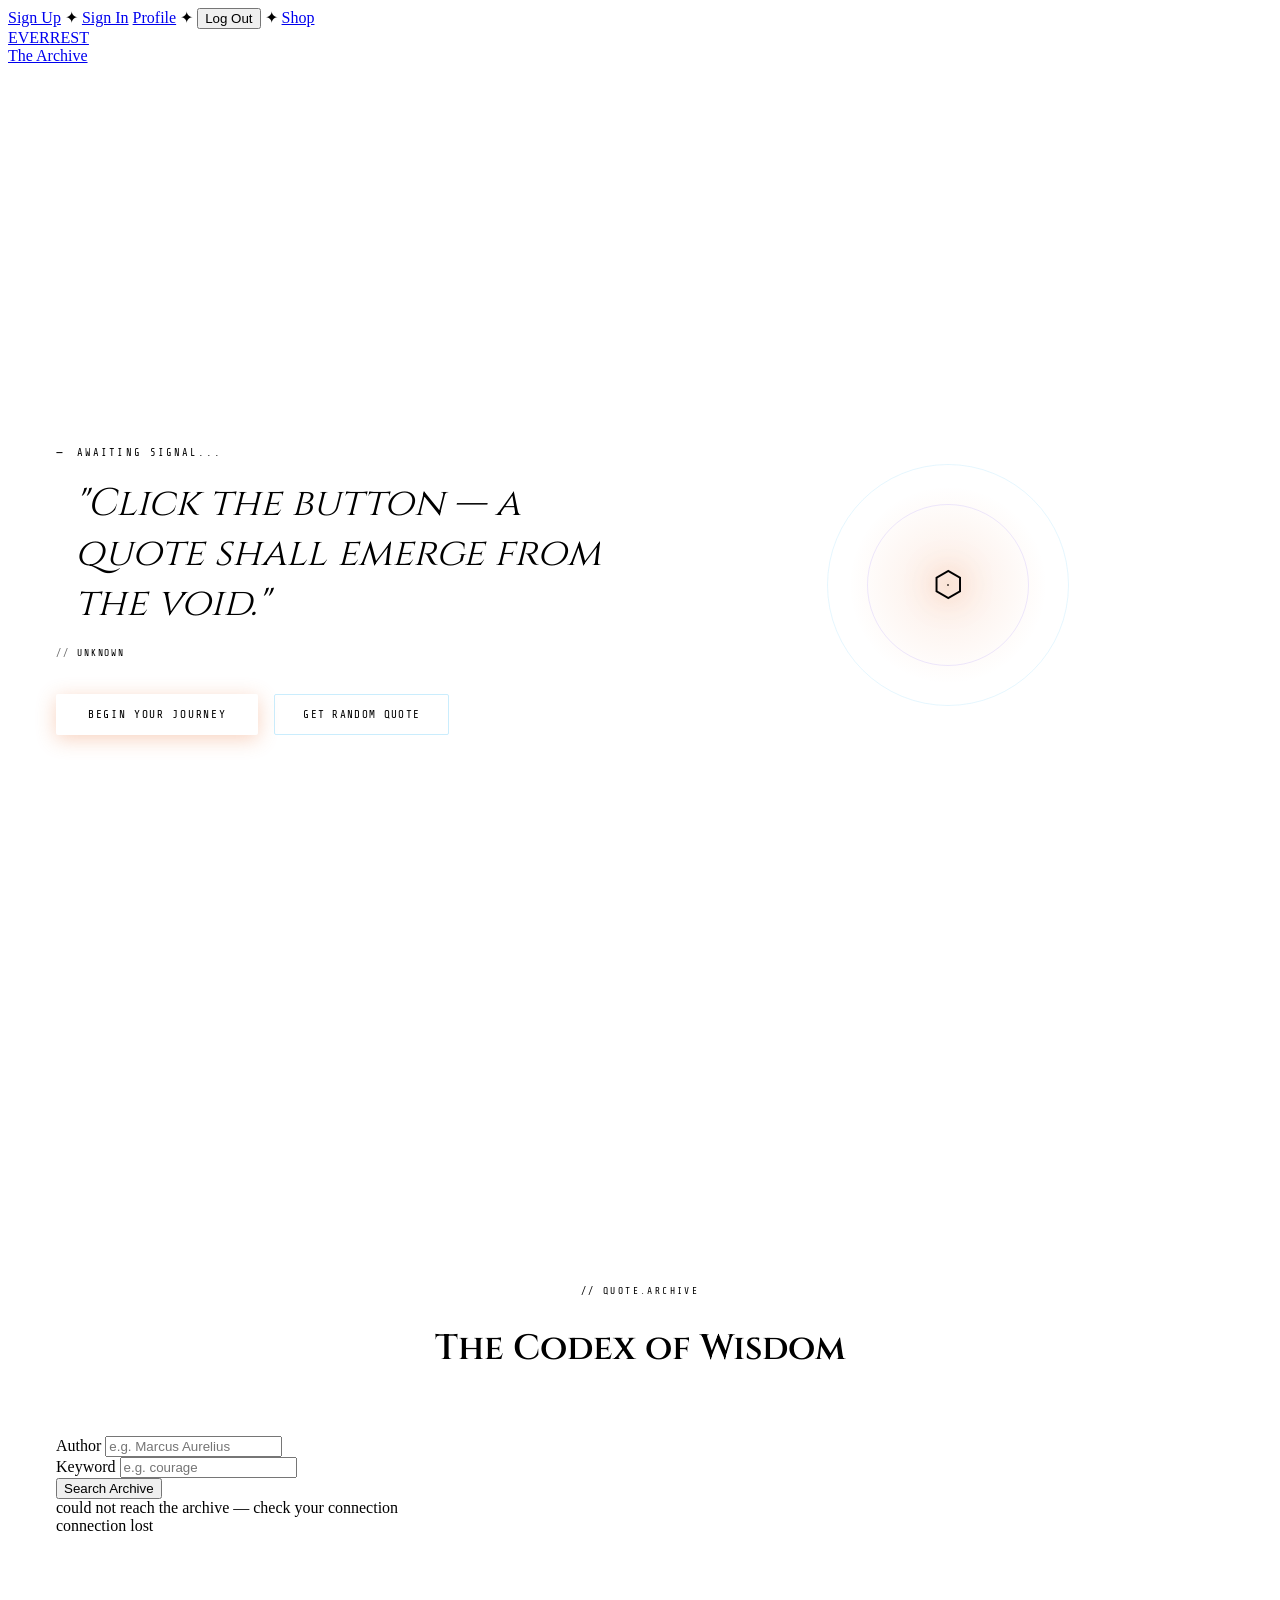
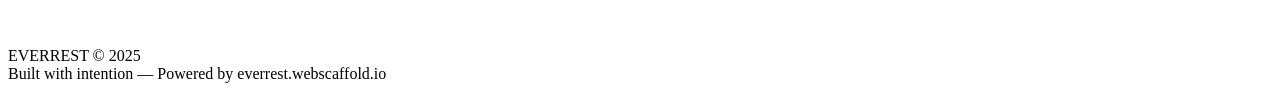
==== commit 3606a346: "completed shop (almost)" ====
--- a/everrest/index.html
+++ b/everrest/index.html
@@ -9,7 +9,7 @@
       rel="stylesheet"
     />
     <link rel="stylesheet" href="./css/style.css" />
-    <link rel="stylesheet" href="../css/common.css">
+    <link rel="stylesheet" href="../css/common.css" />
   </head>
   <body>
     <div class="bg-ambient"></div>
@@ -17,13 +17,20 @@
 
     <header>
       <nav class="nav-left">
-        <a href="./htmls/signUp.html" class="nav-btn signup" id="sup">Sign Up</a>
+        <a href="./htmls/signUp.html" class="nav-btn signup" id="sup"
+          >Sign Up</a
+        >
         <span class="nav-sep">✦</span>
-        <a href="./htmls/signIn.html" class="nav-btn signin" id="sin">Sign In</a>
-        <a href="./htmls/profile.html" class="nav-btn profile" id="prf">Profile</a>
+        <a href="./htmls/signIn.html" class="nav-btn signin" id="sin"
+          >Sign In</a
+        >
+        <a href="./htmls/profile.html" class="nav-btn profile" id="prf"
+          >Profile</a
+        >
         <span class="nav-sep">✦</span>
         <button class="nav-btn logout" id="lout">Log Out</button>
-        <a href="./htmls/shop.html" class="nav-btn"> Shop </a>
+        <span class="nav-sep">✦</span>
+        <a href="./htmls/shop.html" class="nav-btn signup"> Shop </a>
       </nav>
       <a href="index.html" class="wordmark">EVER<span>REST</span></a>
       <nav class="nav-right">
@@ -35,7 +42,9 @@
       <div class="hero-inner">
         <div class="hero-text">
           <p class="rune-tag" id="author">Awaiting signal...</p>
-          <div id="quote" class="ember">"Click the button — a quote shall emerge from the void."</div>
+          <div id="quote" class="ember">
+            "Click the button — a quote shall emerge from the void."
+          </div>
           <p class="hero-desc" id="type">unknown</p>
           <div class="hero-actions">
             <a href="./htmls/signUp.html" class="btn-primary"
